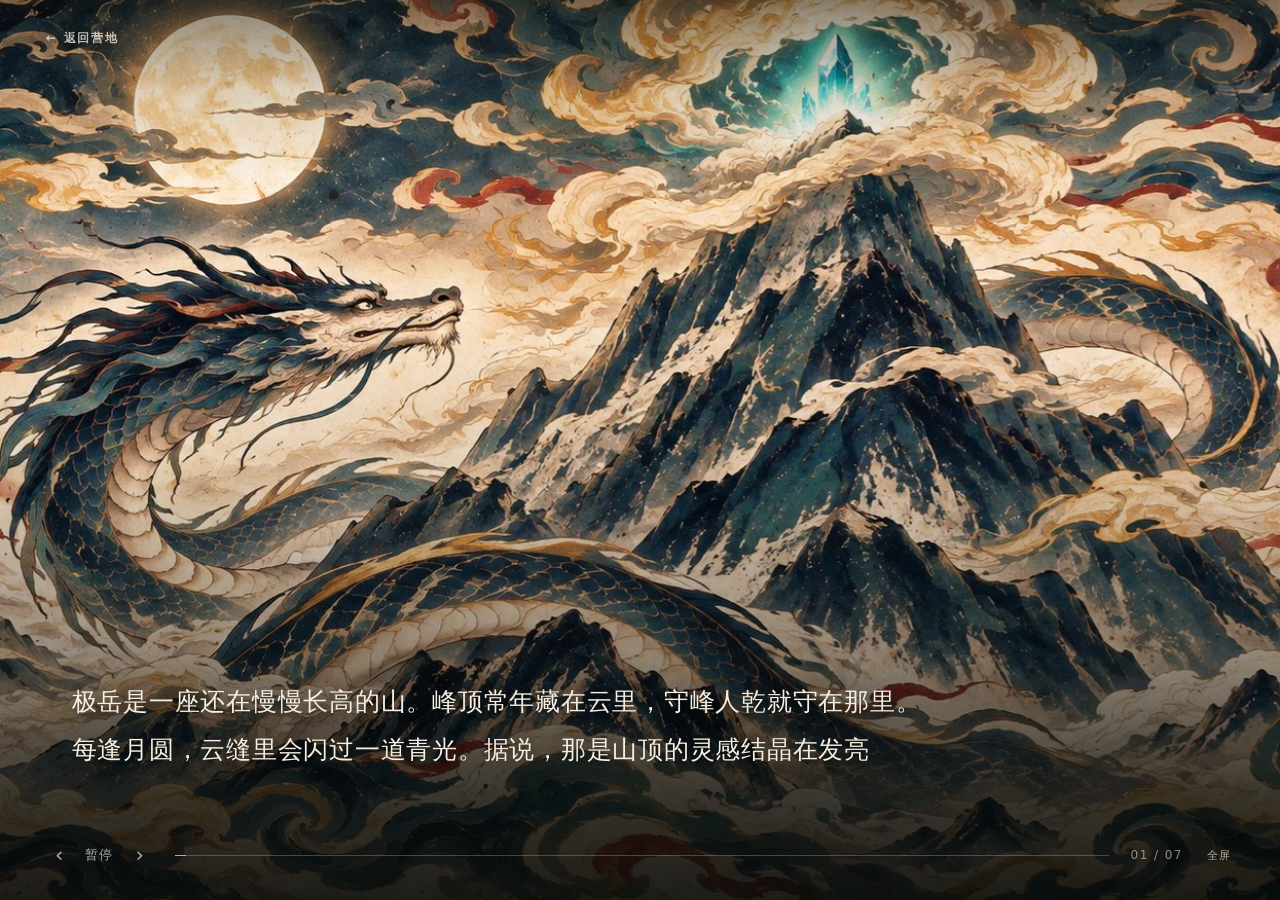
==== comic/index.html @ c952c749 "Add seven-scene comic slideshow and homepage entry - add comic/ with seven paintings, verbatim narra" ====
<!doctype html>
<html lang="zh-CN">
<head>
  <meta charset="utf-8">
  <meta name="viewport" content="width=device-width, initial-scale=1, viewport-fit=cover">
  <meta name="theme-color" content="#0b1110">
  <meta name="description" content="九五智尊 · 登峰卷：七幅画，一段同行。">
  <title>九五智尊 · 登峰卷</title>
  <link rel="icon" type="image/png" href="../assets/brand-logo-v2.png">
  <link rel="stylesheet" href="style.css">
</head>
<body>
  <main class="deck" id="deck" aria-label="九五智尊 · 登峰卷">
    <a class="back" href="../index.html">← 返回营地</a>

    <div class="stage" id="stage">
      <figure class="slide" data-duration="17000">
        <div class="art">
          <img src="assets/01-peak-moon.webp" alt="月夜极岳，青龙盘绕山脊，峰顶青光如结晶。" fetchpriority="high">
        </div>
        <figcaption>极岳是一座还在慢慢长高的山。峰顶常年藏在云里，守峰人乾就守在那里。每逢月圆，云缝里会闪过一道青光。据说，那是山顶的灵感结晶在发亮</figcaption>
      </figure>

      <figure class="slide" data-duration="11000">
        <div class="art">
          <img src="assets/02-first-map.webp" alt="一只戴护目镜的小浣熊在山脚巨石上刻下寻峰地图，远处是雪峰与瀑布。">
        </div>
        <figcaption>最早的寻峰者在山脚刻了一张图，图上的路绕到一半，就断在云里。</figcaption>
      </figure>

      <figure class="slide" data-duration="8000">
        <div class="art">
          <img src="assets/03-map-copies.webp" alt="山脚石刻上的路线延伸成一张张飞散的摹本地图。">
        </div>
        <figcaption>后来，这张图被临摹了许多遍……</figcaption>
      </figure>

      <figure class="slide" data-duration="16000">
        <div class="art">
          <img src="assets/04-three-keepers.webp" alt="水獭、猫头鹰与小浣熊分别持图立于山水之间。">
        </div>
        <figcaption>其中九张传到了九只小动物手里。有爱琢磨怎么把点子做出来的水獭，有喜欢摆弄零件的小浣熊，还有走到哪儿都带着日记的猫头鹰。</figcaption>
      </figure>

      <figure class="slide" data-duration="18000">
        <div class="art">
          <img src="assets/05-nine-arrive.webp" alt="九只小动物各执一图，聚在极岳山脚。">
        </div>
        <figcaption>它们循着图来到极岳，成了后来那支叫「九五智尊」的小队。它们想看看云上到底有什么，也想一起解开沿途的难题，把那些还没做完的点子做出来。</figcaption>
      </figure>

      <figure class="slide" data-duration="8000">
        <div class="art">
          <img src="assets/06-first-night.webp" alt="夜色营地，九只小动物围火而坐。">
        </div>
        <figcaption>刚上路的时候，它们连谁守夜都差点吵起来</figcaption>
      </figure>

      <figure class="slide" data-duration="15000">
        <div class="art">
          <img src="assets/07-campfire.webp" alt="月下营火，九只小动物继续谈着前路。">
        </div>
        <figcaption>到了第五天晚上，九只小动物在营地围着营火坐下，你一言我一语，聊起各自是怎么来的，也聊起接下来的路，大家能一起做点什么</figcaption>
      </figure>
    </div>

    <div class="ui" id="ui">
      <div class="controls">
        <div class="transport">
          <button id="prev" type="button" aria-label="上一幅">‹</button>
          <button id="play" type="button" aria-label="暂停">暂停</button>
          <button id="next" type="button" aria-label="下一幅">›</button>
        </div>
        <div class="progress" id="progress" role="progressbar" aria-label="播放进度" aria-valuemin="0" aria-valuemax="100" aria-valuenow="0">
          <span id="fill"></span>
        </div>
        <span class="count" id="count">01 / 07</span>
        <button class="full" id="full" type="button" aria-label="全屏">全屏</button>
      </div>
    </div>
  </main>

  <script src="app.js"></script>
</body>
</html>
---- comic/style.css ----
:root {
  --ink: #0b1110;
  --cream: #f7efe2;
  --gold: #e0a45f;
  --sans: "Microsoft YaHei", "PingFang SC", "Noto Sans CJK SC", system-ui, sans-serif;
  --serif: "Songti SC", "Noto Serif CJK SC", "SimSun", serif;
  --ease: cubic-bezier(.22, .61, .36, 1);
}

* { box-sizing: border-box; }

html, body {
  width: 100%;
  height: 100%;
  margin: 0;
  overflow: hidden;
  background: var(--ink);
}

body {
  font-family: var(--sans);
  color: var(--cream);
  -webkit-font-smoothing: antialiased;
  text-rendering: optimizeLegibility;
  overscroll-behavior: none;
}

button { font: inherit; color: inherit; cursor: pointer; }
a { color: inherit; text-decoration: none; }
button:focus-visible, a:focus-visible { outline: 1px solid var(--gold); outline-offset: 4px; }
::selection { background: var(--gold); color: var(--ink); }

.deck {
  position: fixed;
  inset: 0;
  overflow: hidden;
  background: var(--ink);
  isolation: isolate;
}

.deck::after {
  content: "";
  position: absolute;
  inset: 0;
  z-index: 20;
  pointer-events: none;
  opacity: .028;
  mix-blend-mode: multiply;
  background-image: url("data:image/svg+xml,%3Csvg xmlns='http://www.w3.org/2000/svg' width='160' height='160'%3E%3Cfilter id='n'%3E%3CfeTurbulence type='fractalNoise' baseFrequency='.9' numOctaves='2' stitchTiles='stitch'/%3E%3C/filter%3E%3Crect width='160' height='160' filter='url(%23n)' opacity='.55'/%3E%3C/svg%3E");
}

.stage { position: absolute; inset: 0; }

.slide {
  position: absolute;
  inset: 0;
  margin: 0;
  opacity: 0;
  visibility: hidden;
  background: var(--ink);
  transition: opacity 1.15s var(--ease), visibility 1.15s;
}

.slide.is-active { opacity: 1; visibility: visible; z-index: 2; }
.slide.is-leaving { opacity: 1; visibility: visible; z-index: 1; }

.art { position: absolute; inset: 0; overflow: hidden; }

.art img {
  display: block;
  width: 100%;
  height: 100%;
  max-width: none;
  object-fit: cover;
  object-position: center;
  user-select: none;
  pointer-events: none;
}

.slide.is-active .art img { animation: drift var(--dur, 15s) ease-out both; }

@keyframes drift {
  from { transform: scale(1.035); }
  to { transform: scale(1.075) translate3d(-.7%, -.5%, 0); }
}

.slide::after {
  content: "";
  position: absolute;
  inset: 0;
  z-index: 1;
  pointer-events: none;
  background:
    linear-gradient(180deg, rgba(6, 9, 8, .46) 0%, rgba(6, 9, 8, .12) 10%, transparent 20%),
    linear-gradient(0deg, rgba(6, 9, 8, .9) 0%, rgba(6, 9, 8, .78) 12%, rgba(6, 9, 8, .4) 28%, rgba(6, 9, 8, .08) 48%, transparent 64%);
}

.slide figcaption {
  position: absolute;
  left: clamp(26px, 5.6vw, 92px);
  right: clamp(26px, 5.6vw, 92px);
  bottom: clamp(112px, 14vh, 150px);
  z-index: 2;
  max-width: 1180px;
  margin: 0;
  font-family: var(--serif);
  font-size: clamp(19px, 1.95vw, 29px);
  font-weight: 400;
  line-height: 1.92;
  letter-spacing: .03em;
  text-wrap: balance;
  color: var(--cream);
  text-shadow: 0 2px 22px rgba(0, 0, 0, .68);
  opacity: 0;
  transform: translateY(12px);
  transition: opacity .9s var(--ease) .15s, transform .9s var(--ease) .15s;
}

.slide.is-active figcaption { opacity: 1; transform: none; }

.deck.is-paused .slide.is-active .art img { animation-play-state: paused; }

.back {
  position: absolute;
  z-index: 30;
  top: calc(clamp(16px, 3vw, 30px) + env(safe-area-inset-top, 0px));
  left: clamp(20px, 4vw, 46px);
  font-size: 12px;
  font-weight: 600;
  letter-spacing: .14em;
  color: rgba(247, 239, 226, .76);
  text-shadow: 0 1px 14px rgba(0, 0, 0, .72);
  transition: color .2s;
}

.back:hover { color: var(--cream); }

.ui {
  position: absolute;
  inset: 0;
  z-index: 25;
  pointer-events: none;
  transition: opacity .55s var(--ease);
}

.ui > * { pointer-events: auto; }
.deck.is-idle .ui { opacity: 0; }
.deck.is-idle .ui > * { pointer-events: none; }

.controls {
  position: absolute;
  left: clamp(20px, 4vw, 46px);
  right: clamp(20px, 4vw, 46px);
  bottom: calc(clamp(16px, 2.8vw, 28px) + env(safe-area-inset-bottom, 0px));
  display: flex;
  align-items: center;
  gap: clamp(12px, 1.8vw, 22px);
  font-size: 12px;
  text-shadow: 0 1px 12px rgba(0, 0, 0, .72);
}

.transport { display: flex; align-items: center; gap: 2px; }

.transport button,
.full {
  border: 0;
  background: none;
  color: rgba(247, 239, 226, .7);
  letter-spacing: .12em;
  transition: color .2s;
}

.transport button { padding: 8px 9px; font-size: 13px; }
.transport button:hover, .full:hover { color: var(--cream); }

#prev, #next {
  padding: 5px 9px;
  font-size: 21px;
  line-height: 1;
  letter-spacing: 0;
}

#play { min-width: 50px; text-align: center; }

.progress {
  position: relative;
  flex: 1;
  height: 1px;
  background: rgba(247, 239, 226, .24);
}

.progress span {
  position: absolute;
  inset: 0 auto 0 0;
  width: 0;
  background: var(--gold);
}

.count {
  color: rgba(247, 239, 226, .55);
  font-variant-numeric: tabular-nums;
  letter-spacing: .12em;
  white-space: nowrap;
}

.full { padding: 8px 2px; font-size: 11px; letter-spacing: .14em; }

@media (max-width: 760px) {
  .slide figcaption {
    left: 22px;
    right: 22px;
    bottom: calc(clamp(118px, 16vh, 146px) + env(safe-area-inset-bottom, 0px));
    font-size: clamp(17px, 4.4vw, 21px);
    line-height: 1.88;
    letter-spacing: .02em;
  }

  .controls {
    left: 20px;
    right: 20px;
    bottom: calc(18px + env(safe-area-inset-bottom, 0px));
    gap: 10px;
  }

  .transport button { padding: 8px 7px; }
  #prev, #next { font-size: 20px; }
  #play { min-width: 46px; }
  .count { font-size: 10px; }
  .full { display: none; }
}

@media (max-width: 900px) and (orientation: portrait) {
  .art img {
    width: auto;
    height: 100%;
    min-width: 100%;
  }

  .slide.is-active .art img { animation: pan-scroll var(--dur, 15s) linear both; }

  @keyframes pan-scroll {
    from { transform: translateX(0); }
    to { transform: translateX(calc(-100% + 100vw)); }
  }
}

@media (prefers-reduced-motion: reduce) {
  .slide { transition: none; }
  .slide.is-active .art img { animation: none; }
  .slide figcaption, .ui, .back { transition: none; }
  .slide figcaption { opacity: 1; transform: none; }
}
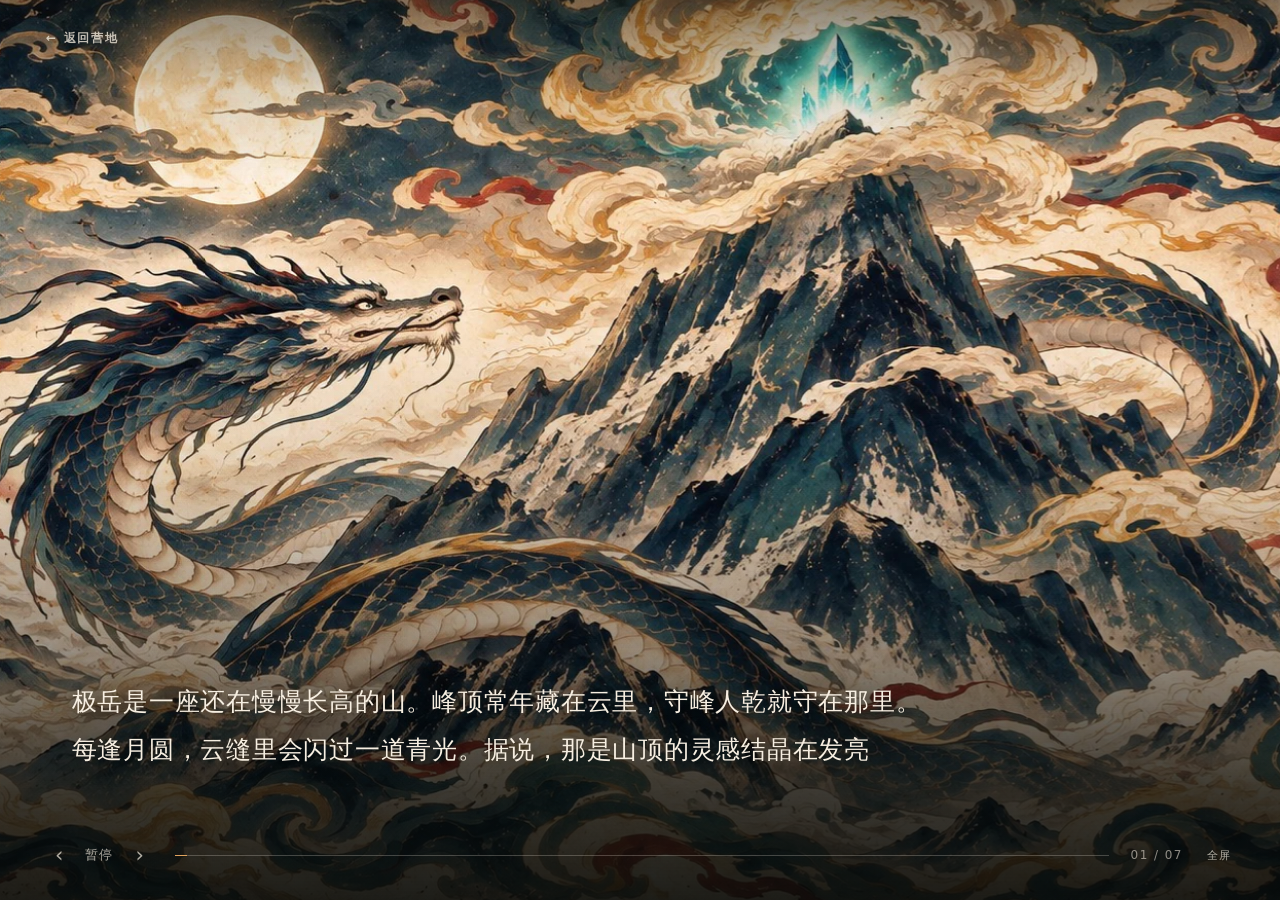
==== commit 89164c9a: "Move comic entry into the camp scroll - open the story from the rolled scroll on the bench - return " ====
--- a/comic/index.html
+++ b/comic/index.html
@@ -11,7 +11,7 @@
 </head>
 <body>
   <main class="deck" id="deck" aria-label="九五智尊 · 登峰卷">
-    <a class="back" href="../index.html">← 返回营地</a>
+    <a class="back" href="../index.html#camp">← 返回营地</a>
 
     <div class="stage" id="stage">
       <figure class="slide" data-duration="17000">
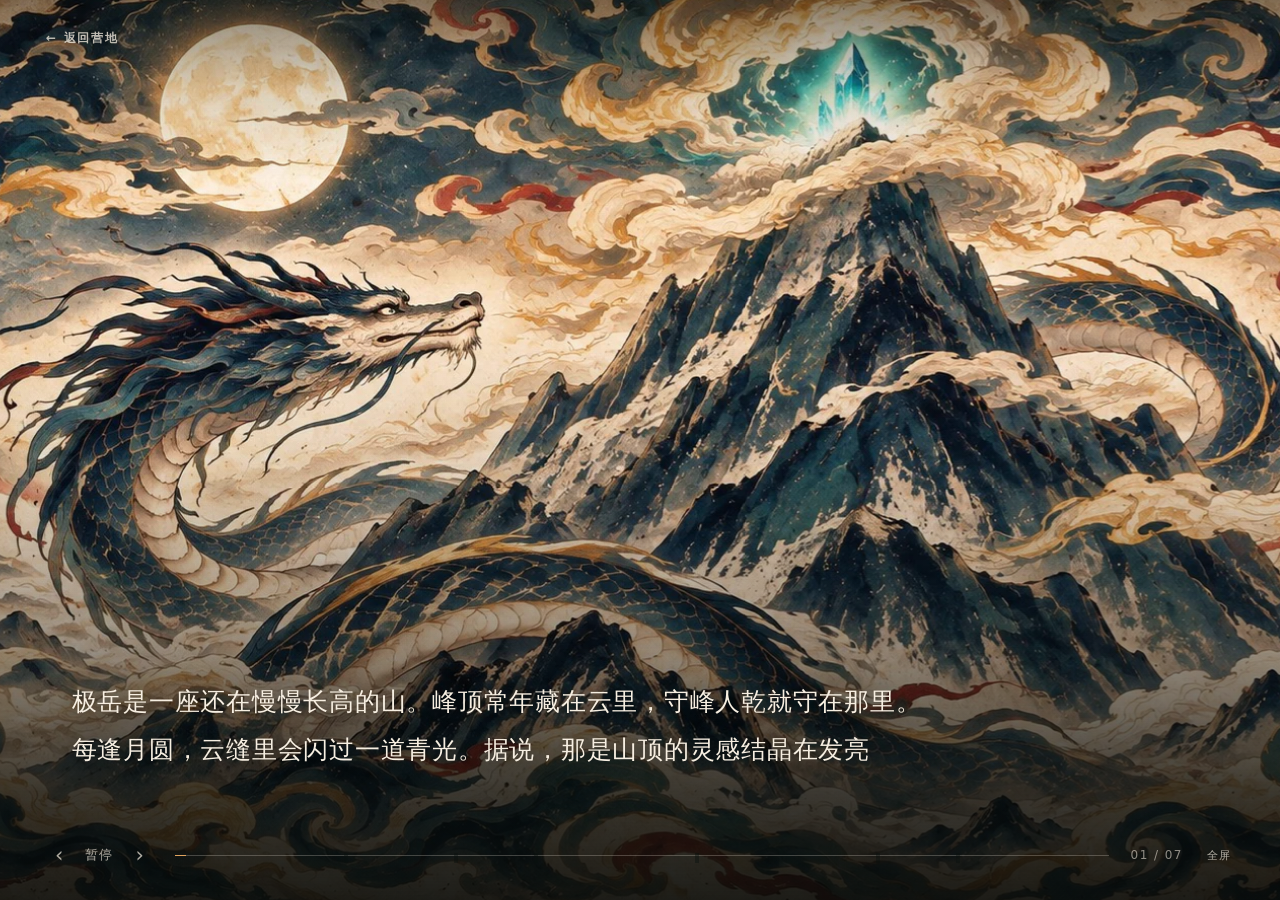
==== commit 25589b49: "Add scene ticks and dissolve transitions - mark each scene boundary on the progress bar - cross-diss" ====
--- a/comic/index.html
+++ b/comic/index.html
@@ -73,6 +73,7 @@
         </div>
         <div class="progress" id="progress" role="progressbar" aria-label="播放进度" aria-valuemin="0" aria-valuemax="100" aria-valuenow="0">
           <span id="fill"></span>
+          <div class="ticks" id="ticks" aria-hidden="true"></div>
         </div>
         <span class="count" id="count">01 / 07</span>
         <button class="full" id="full" type="button" aria-label="全屏">全屏</button>
--- a/comic/style.css
+++ b/comic/style.css
@@ -58,11 +58,22 @@
   opacity: 0;
   visibility: hidden;
   background: var(--ink);
-  transition: opacity 1.15s var(--ease), visibility 1.15s;
-}
-
-.slide.is-active { opacity: 1; visibility: visible; z-index: 2; }
+  transition: opacity 1.6s var(--ease), visibility 1.6s;
+}
+
+.slide.is-active {
+  opacity: 1;
+  visibility: visible;
+  z-index: 2;
+  animation: dissolve 1.6s var(--ease) both;
+}
+
 .slide.is-leaving { opacity: 1; visibility: visible; z-index: 1; }
+
+@keyframes dissolve {
+  from { opacity: 0; filter: blur(4px); }
+  to { opacity: 1; filter: blur(0); }
+}
 
 .art { position: absolute; inset: 0; overflow: hidden; }
 
@@ -77,11 +88,11 @@
   pointer-events: none;
 }
 
-.slide.is-active .art img { animation: drift var(--dur, 15s) ease-out both; }
+.slide.is-active .art img { animation: drift var(--dur, 15s) ease-in-out both; }
 
 @keyframes drift {
-  from { transform: scale(1.035); }
-  to { transform: scale(1.075) translate3d(-.7%, -.5%, 0); }
+  from { transform: scale(1.06) translate3d(-.7%, .15%, 0); }
+  to { transform: scale(1.06) translate3d(.7%, -.15%, 0); }
 }
 
 .slide::after {
@@ -196,6 +207,23 @@
   background: var(--gold);
 }
 
+.ticks {
+  position: absolute;
+  inset: 0;
+  pointer-events: none;
+}
+
+.tick {
+  position: absolute;
+  top: -4px;
+  width: 6px;
+  height: 6px;
+  border-radius: 50%;
+  background: rgba(247, 239, 226, .78);
+  box-shadow: 0 0 0 2px rgba(11, 17, 16, .42);
+  transform: translateX(-50%);
+}
+
 .count {
   color: rgba(247, 239, 226, .55);
   font-variant-numeric: tabular-nums;
@@ -246,6 +274,7 @@
 
 @media (prefers-reduced-motion: reduce) {
   .slide { transition: none; }
+  .slide.is-active { animation: none; }
   .slide.is-active .art img { animation: none; }
   .slide figcaption, .ui, .back { transition: none; }
   .slide figcaption { opacity: 1; transform: none; }
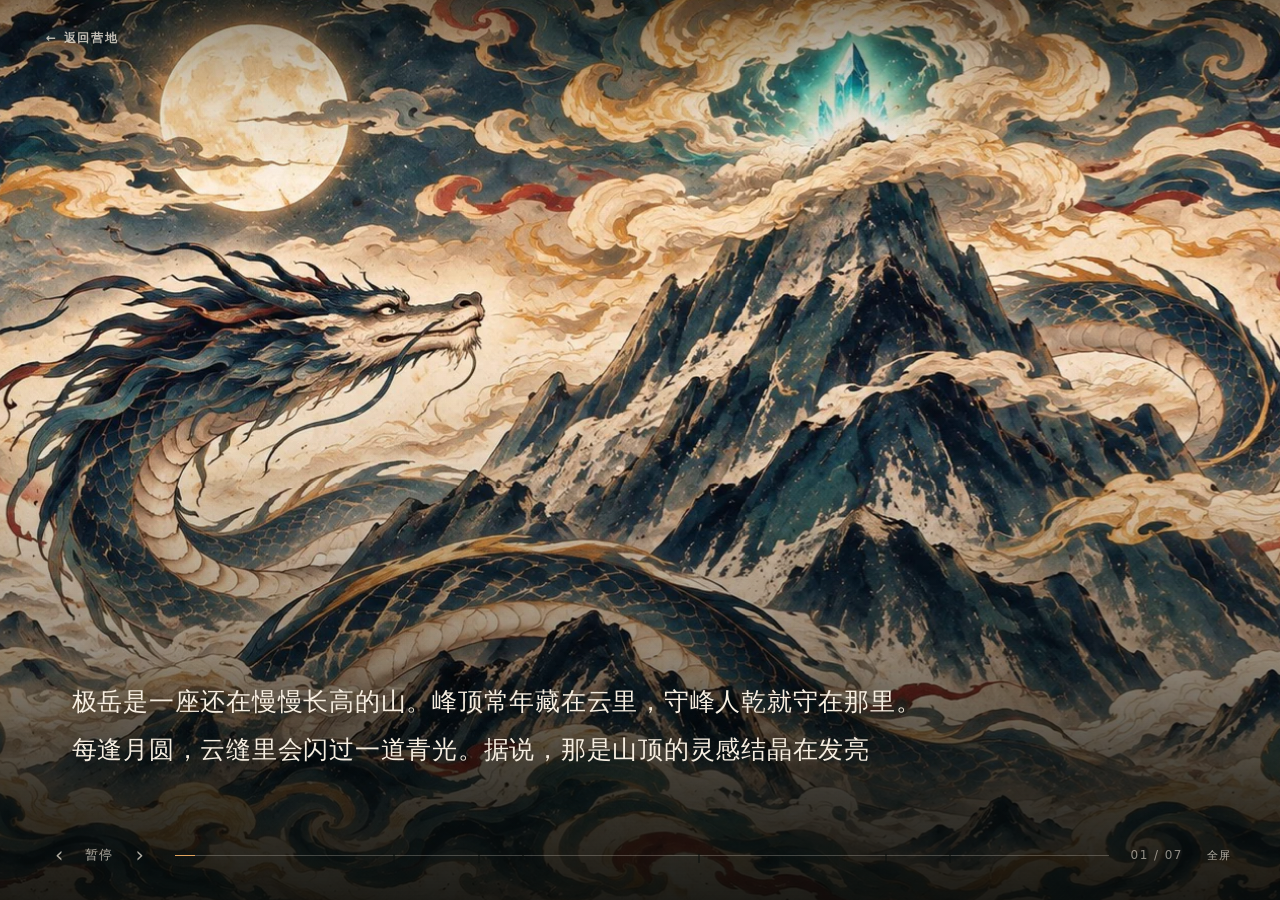
==== commit 0434b227: "feat(comic): drive slideshow rhythm from narration audio Embed the voice-over and make audio.current" ====
--- a/comic/index.html
+++ b/comic/index.html
@@ -14,55 +14,57 @@
     <a class="back" href="../index.html#camp">← 返回营地</a>
 
     <div class="stage" id="stage">
-      <figure class="slide" data-duration="17000">
+      <figure class="slide" data-cue="0">
         <div class="art">
           <img src="assets/01-peak-moon.webp" alt="月夜极岳，青龙盘绕山脊，峰顶青光如结晶。" fetchpriority="high">
         </div>
         <figcaption>极岳是一座还在慢慢长高的山。峰顶常年藏在云里，守峰人乾就守在那里。每逢月圆，云缝里会闪过一道青光。据说，那是山顶的灵感结晶在发亮</figcaption>
       </figure>
 
-      <figure class="slide" data-duration="11000">
+      <figure class="slide" data-cue="15.32">
         <div class="art">
           <img src="assets/02-first-map.webp" alt="一只戴护目镜的小浣熊在山脚巨石上刻下寻峰地图，远处是雪峰与瀑布。">
         </div>
         <figcaption>最早的寻峰者在山脚刻了一张图，图上的路绕到一半，就断在云里。</figcaption>
       </figure>
 
-      <figure class="slide" data-duration="8000">
+      <figure class="slide" data-cue="21.26">
         <div class="art">
           <img src="assets/03-map-copies.webp" alt="山脚石刻上的路线延伸成一张张飞散的摹本地图。">
         </div>
         <figcaption>后来，这张图被临摹了许多遍……</figcaption>
       </figure>
 
-      <figure class="slide" data-duration="16000">
+      <figure class="slide" data-cue="24.38">
         <div class="art">
           <img src="assets/04-three-keepers.webp" alt="水獭、猫头鹰与小浣熊分别持图立于山水之间。">
         </div>
         <figcaption>其中九张传到了九只小动物手里。有爱琢磨怎么把点子做出来的水獭，有喜欢摆弄零件的小浣熊，还有走到哪儿都带着日记的猫头鹰。</figcaption>
       </figure>
 
-      <figure class="slide" data-duration="18000">
+      <figure class="slide" data-cue="36.66">
         <div class="art">
           <img src="assets/05-nine-arrive.webp" alt="九只小动物各执一图，聚在极岳山脚。">
         </div>
         <figcaption>它们循着图来到极岳，成了后来那支叫「九五智尊」的小队。它们想看看云上到底有什么，也想一起解开沿途的难题，把那些还没做完的点子做出来。</figcaption>
       </figure>
 
-      <figure class="slide" data-duration="8000">
+      <figure class="slide" data-cue="49.76">
         <div class="art">
           <img src="assets/06-first-night.webp" alt="夜色营地，九只小动物围火而坐。">
         </div>
         <figcaption>刚上路的时候，它们连谁守夜都差点吵起来</figcaption>
       </figure>
 
-      <figure class="slide" data-duration="15000">
+      <figure class="slide" data-cue="54.2">
         <div class="art">
           <img src="assets/07-campfire.webp" alt="月下营火，九只小动物继续谈着前路。">
         </div>
         <figcaption>到了第五天晚上，九只小动物在营地围着营火坐下，你一言我一语，聊起各自是怎么来的，也聊起接下来的路，大家能一起做点什么</figcaption>
       </figure>
     </div>
+
+    <audio id="narration" src="assets/narration.mp3" preload="auto"></audio>
 
     <div class="ui" id="ui">
       <div class="controls">
--- a/comic/style.css
+++ b/comic/style.css
@@ -58,14 +58,14 @@
   opacity: 0;
   visibility: hidden;
   background: var(--ink);
-  transition: opacity 1.6s var(--ease), visibility 1.6s;
+  transition: opacity 1.1s var(--ease), visibility 1.1s;
 }
 
 .slide.is-active {
   opacity: 1;
   visibility: visible;
   z-index: 2;
-  animation: dissolve 1.6s var(--ease) both;
+  animation: dissolve 1.1s var(--ease) both;
 }
 
 .slide.is-leaving { opacity: 1; visibility: visible; z-index: 1; }
@@ -124,7 +124,7 @@
   text-shadow: 0 2px 22px rgba(0, 0, 0, .68);
   opacity: 0;
   transform: translateY(12px);
-  transition: opacity .9s var(--ease) .15s, transform .9s var(--ease) .15s;
+  transition: opacity .8s var(--ease) .05s, transform .8s var(--ease) .05s;
 }
 
 .slide.is-active figcaption { opacity: 1; transform: none; }
@@ -215,12 +215,12 @@
 
 .tick {
   position: absolute;
-  top: -4px;
-  width: 6px;
-  height: 6px;
+  top: -5px;
+  width: 7px;
+  height: 7px;
   border-radius: 50%;
-  background: rgba(247, 239, 226, .78);
-  box-shadow: 0 0 0 2px rgba(11, 17, 16, .42);
+  background: rgba(247, 239, 226, .92);
+  box-shadow: 0 0 0 1px rgba(11, 17, 16, .55), 0 0 6px rgba(247, 239, 226, .28);
   transform: translateX(-50%);
 }
 
